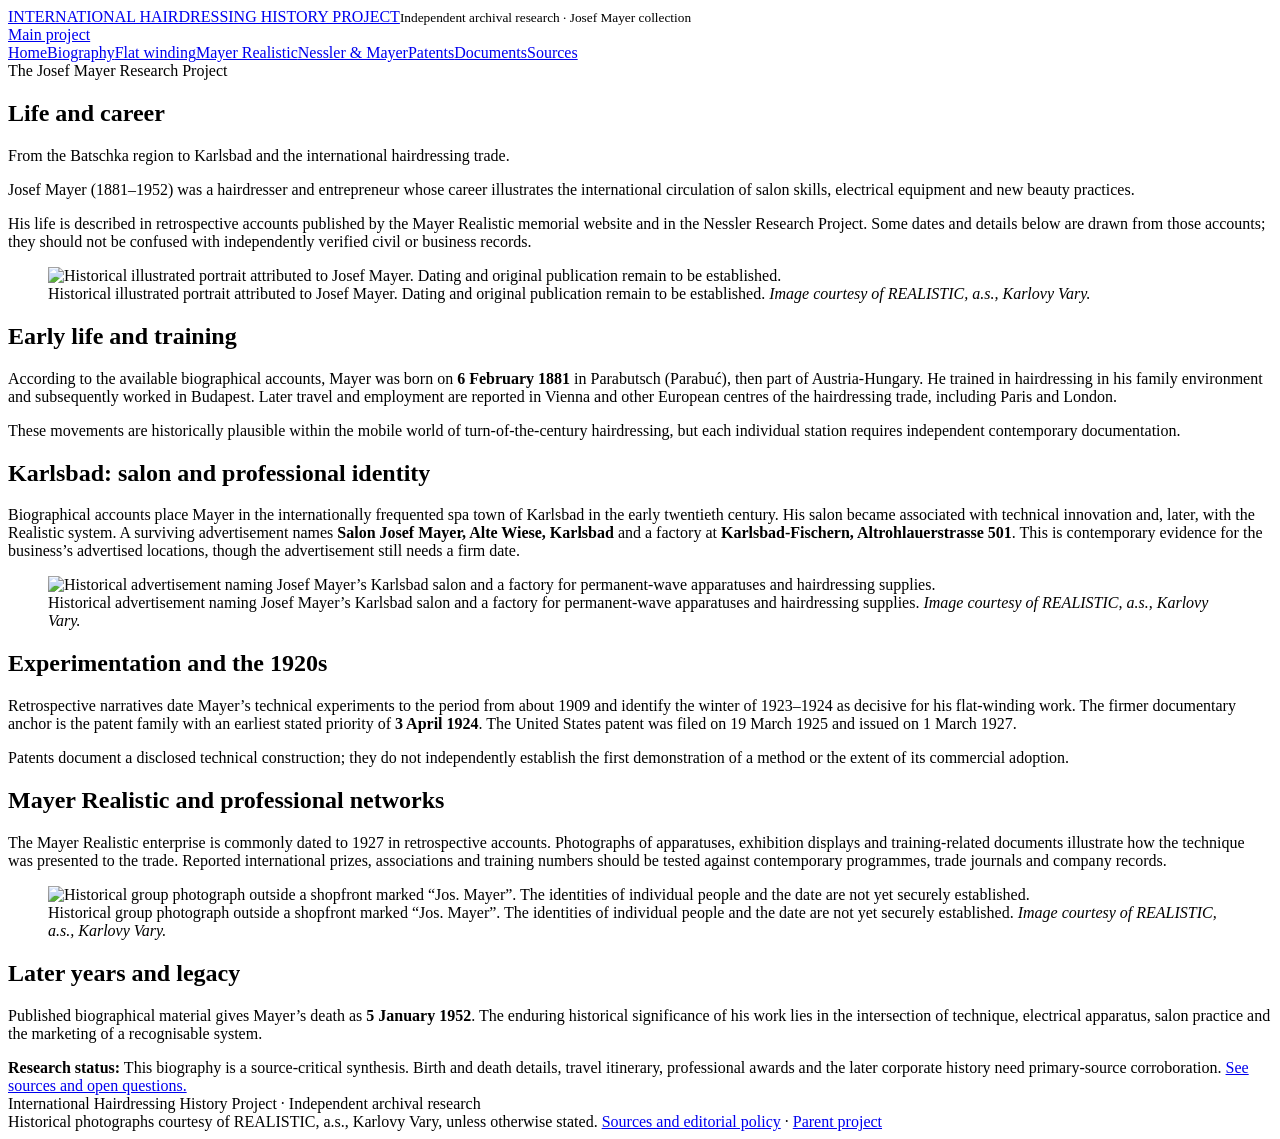
==== biography.html @ 4e7cde77 "Add files via upload" ====
<!doctype html><html lang="en"><head><meta charset="utf-8"><meta name="viewport" content="width=device-width,initial-scale=1"><title>Life and career | Josef Mayer Research</title><meta name="description" content="From the Batschka region to Karlsbad and the international hairdressing trade."><meta name="robots" content="index,follow"><link rel="canonical" href="https://mayer.hairdressing-history.org/biography.html"><link rel="stylesheet" href="assets/site.css"></head><body><header class="mast"><div class="brand"><div><a href="index.html">INTERNATIONAL HAIRDRESSING HISTORY PROJECT</a><small>Independent archival research · Josef Mayer collection</small></div><a href="https://hairdressing-history.org/">Main project</a></div></header><nav aria-label="Main navigation"><div class="inner"><a href="index.html">Home</a><a href="biography.html" aria-current="page">Biography</a><a href="flat-winding.html">Flat winding</a><a href="mayer-realistic.html">Mayer Realistic</a><a href="nessler-and-mayer.html">Nessler & Mayer</a><a href="patents.html">Patents</a><a href="documents.html">Documents</a><a href="sources.html">Sources</a></div></nav><section class="hero"><div class="wrap"><span class="eyebrow">The Josef Mayer Research Project</span><h1>Life and career</h1><p>From the Batschka region to Karlsbad and the international hairdressing trade.</p></div></section><main><div class="wrap"><section class="cols"><div><p class="lead">Josef Mayer (1881–1952) was a hairdresser and entrepreneur whose career illustrates the international circulation of salon skills, electrical equipment and new beauty practices.</p><p>His life is described in retrospective accounts published by the Mayer Realistic memorial website and in the Nessler Research Project. Some dates and details below are drawn from those accounts; they should not be confused with independently verified civil or business records.</p></div><figure class="portrait"><img src="assets/images/josef-mayer-portrait.jpg" alt="Historical illustrated portrait attributed to Josef Mayer. Dating and original publication remain to be established." loading="lazy"><figcaption>Historical illustrated portrait attributed to Josef Mayer. Dating and original publication remain to be established. <em>Image courtesy of REALISTIC, a.s., Karlovy Vary.</em></figcaption></figure></section><h2>Early life and training</h2><p>According to the available biographical accounts, Mayer was born on <strong>6 February 1881</strong> in Parabutsch (Parabuć), then part of Austria-Hungary. He trained in hairdressing in his family environment and subsequently worked in Budapest. Later travel and employment are reported in Vienna and other European centres of the hairdressing trade, including Paris and London.</p><p>These movements are historically plausible within the mobile world of turn-of-the-century hairdressing, but each individual station requires independent contemporary documentation.</p><h2>Karlsbad: salon and professional identity</h2><p>Biographical accounts place Mayer in the internationally frequented spa town of Karlsbad in the early twentieth century. His salon became associated with technical innovation and, later, with the Realistic system. A surviving advertisement names <strong>Salon Josef Mayer, Alte Wiese, Karlsbad</strong> and a factory at <strong>Karlsbad-Fischern, Altrohlauerstrasse 501</strong>. This is contemporary evidence for the business’s advertised locations, though the advertisement still needs a firm date.</p><figure class=""><img src="assets/images/mayer-realistic-advertisement.gif" alt="Historical advertisement naming Josef Mayer’s Karlsbad salon and a factory for permanent-wave apparatuses and hairdressing supplies." loading="lazy"><figcaption>Historical advertisement naming Josef Mayer’s Karlsbad salon and a factory for permanent-wave apparatuses and hairdressing supplies. <em>Image courtesy of REALISTIC, a.s., Karlovy Vary.</em></figcaption></figure><h2>Experimentation and the 1920s</h2><p>Retrospective narratives date Mayer’s technical experiments to the period from about 1909 and identify the winter of 1923–1924 as decisive for his flat-winding work. The firmer documentary anchor is the patent family with an earliest stated priority of <strong>3 April 1924</strong>. The United States patent was filed on 19 March 1925 and issued on 1 March 1927.</p><p>Patents document a disclosed technical construction; they do not independently establish the first demonstration of a method or the extent of its commercial adoption.</p><h2>Mayer Realistic and professional networks</h2><p>The Mayer Realistic enterprise is commonly dated to 1927 in retrospective accounts. Photographs of apparatuses, exhibition displays and training-related documents illustrate how the technique was presented to the trade. Reported international prizes, associations and training numbers should be tested against contemporary programmes, trade journals and company records.</p><figure class=""><img src="assets/images/mayer-salon-group.jpg" alt="Historical group photograph outside a shopfront marked “Jos. Mayer”. The identities of individual people and the date are not yet securely established." loading="lazy"><figcaption>Historical group photograph outside a shopfront marked “Jos. Mayer”. The identities of individual people and the date are not yet securely established. <em>Image courtesy of REALISTIC, a.s., Karlovy Vary.</em></figcaption></figure><h2>Later years and legacy</h2><p>Published biographical material gives Mayer’s death as <strong>5 January 1952</strong>. The enduring historical significance of his work lies in the intersection of technique, electrical apparatus, salon practice and the marketing of a recognisable system.</p><div class="note"><strong>Research status:</strong> This biography is a source-critical synthesis. Birth and death details, travel itinerary, professional awards and the later corporate history need primary-source corroboration. <a href="sources.html">See sources and open questions.</a></div></div></main><footer><div class="foot">International Hairdressing History Project · Independent archival research<br>Historical photographs courtesy of REALISTIC, a.s., Karlovy Vary, unless otherwise stated. <a href="sources.html">Sources and editorial policy</a> · <a href="https://hairdressing-history.org/">Parent project</a></div></footer></body></html>
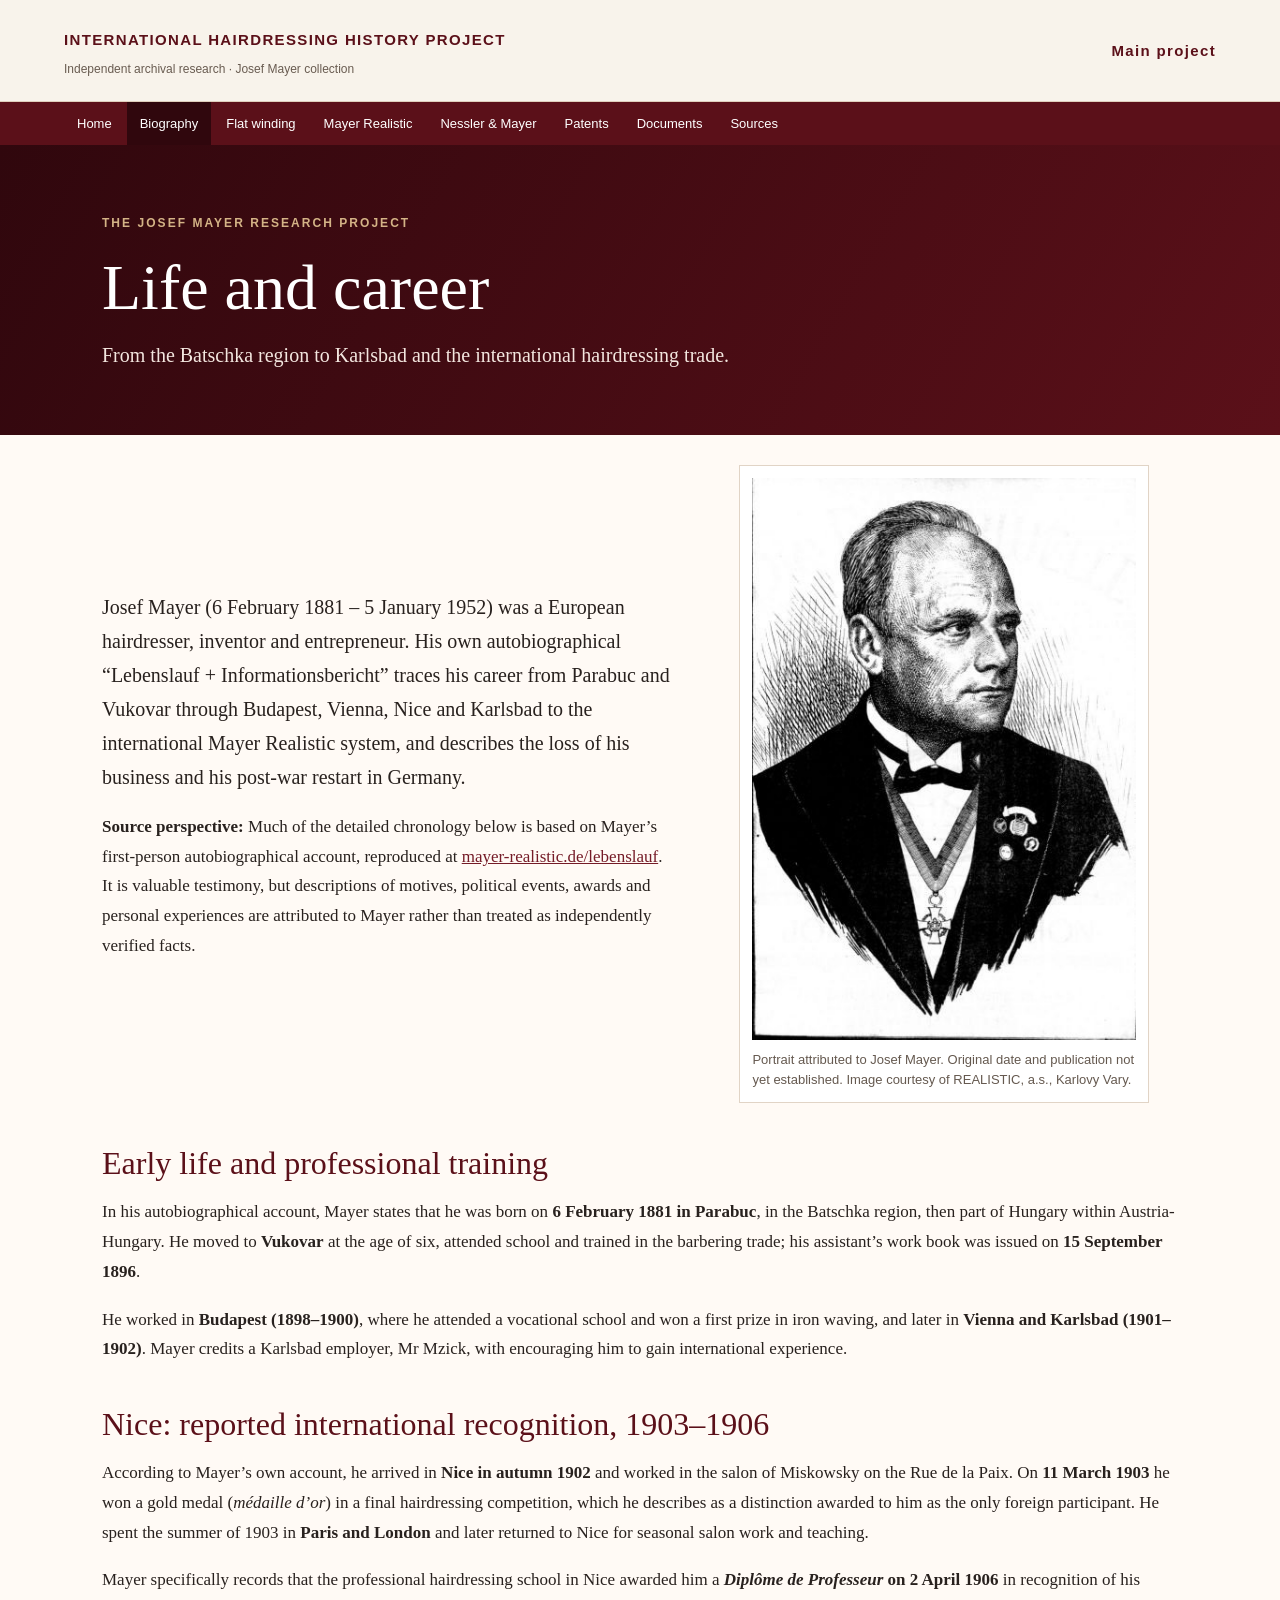
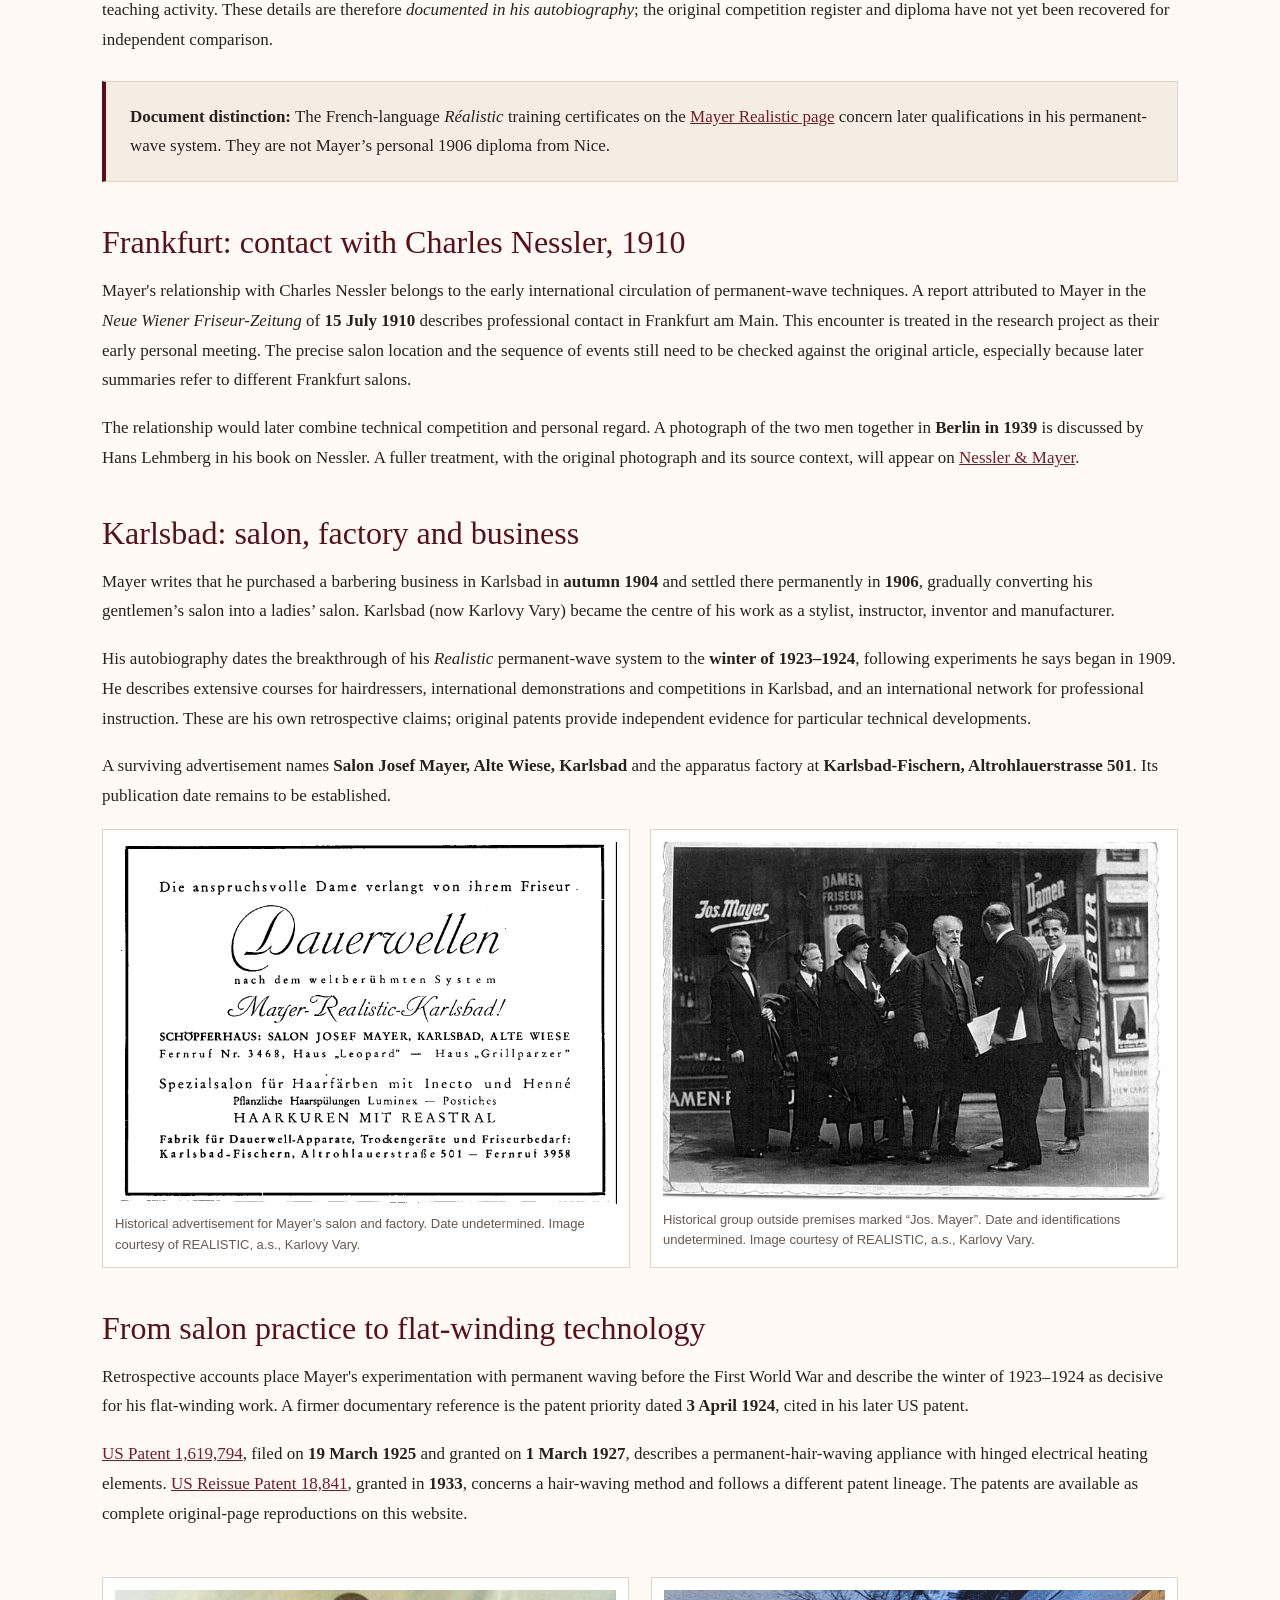
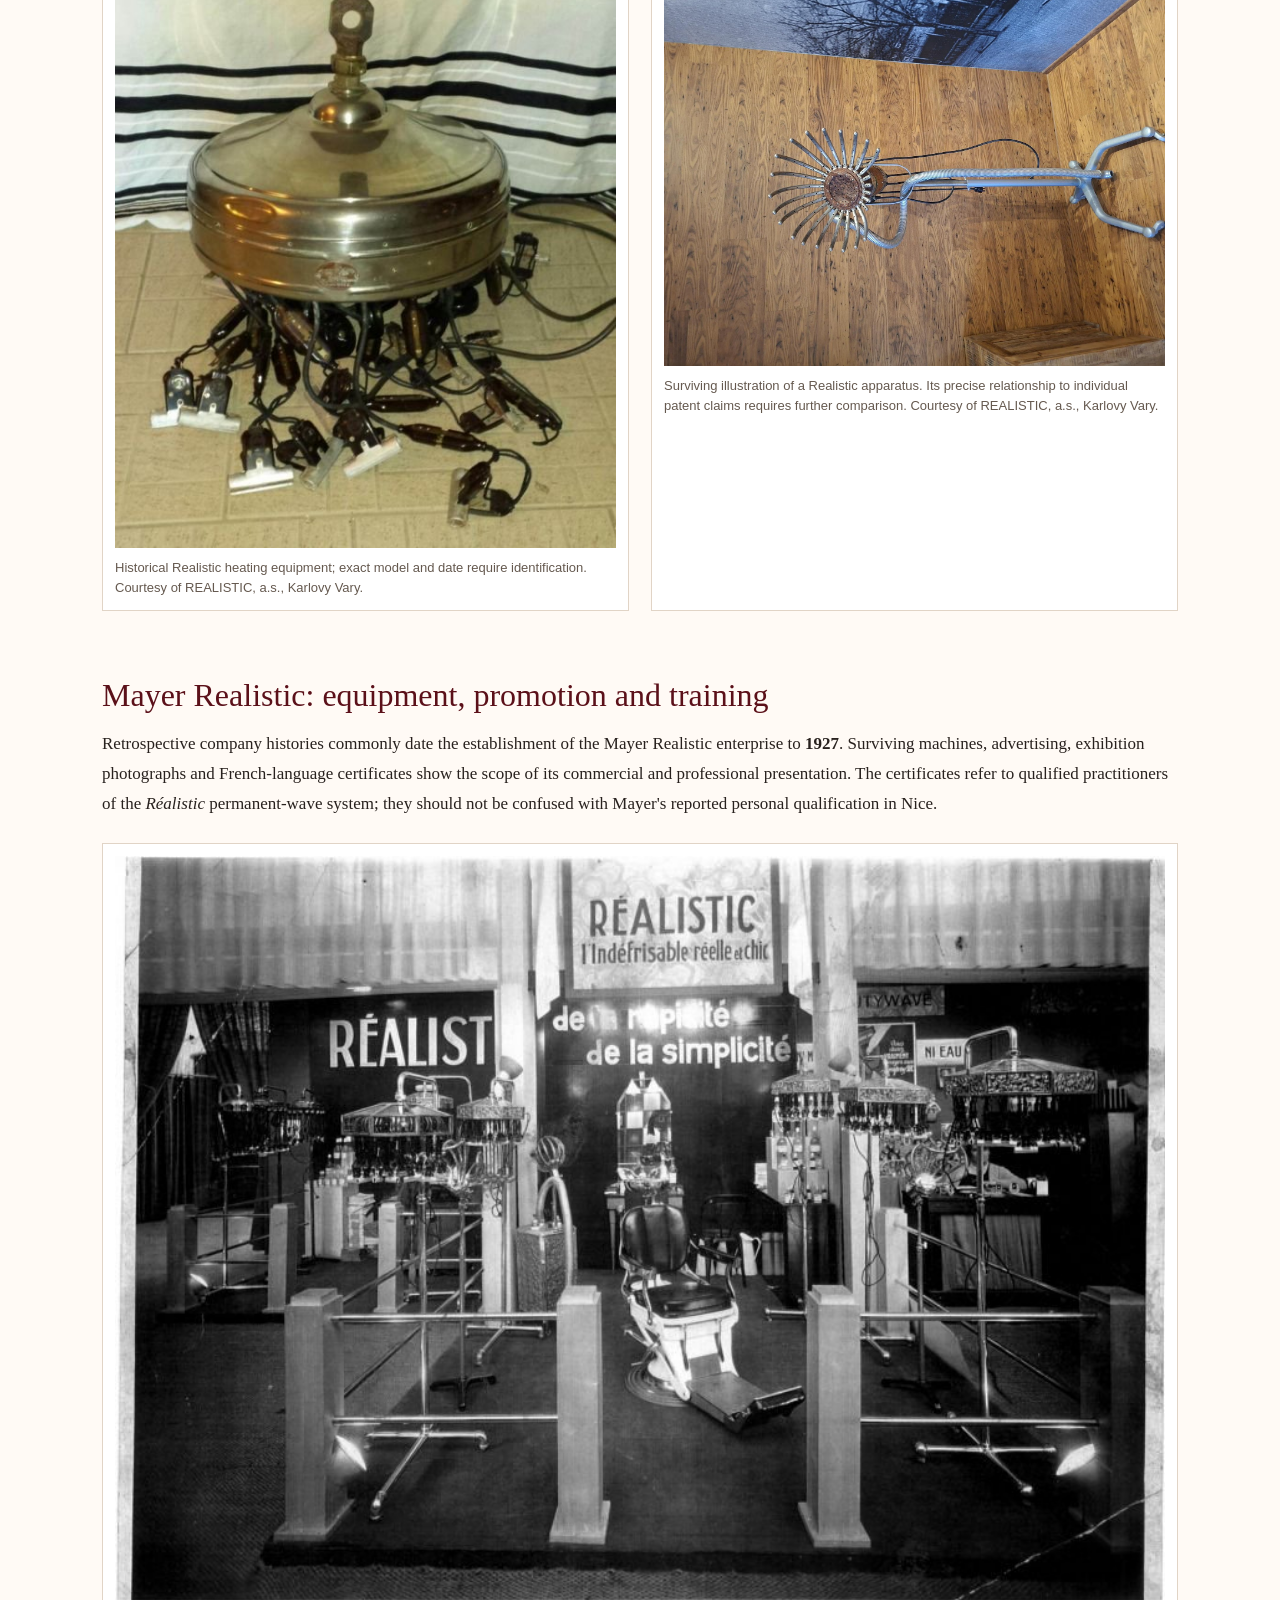
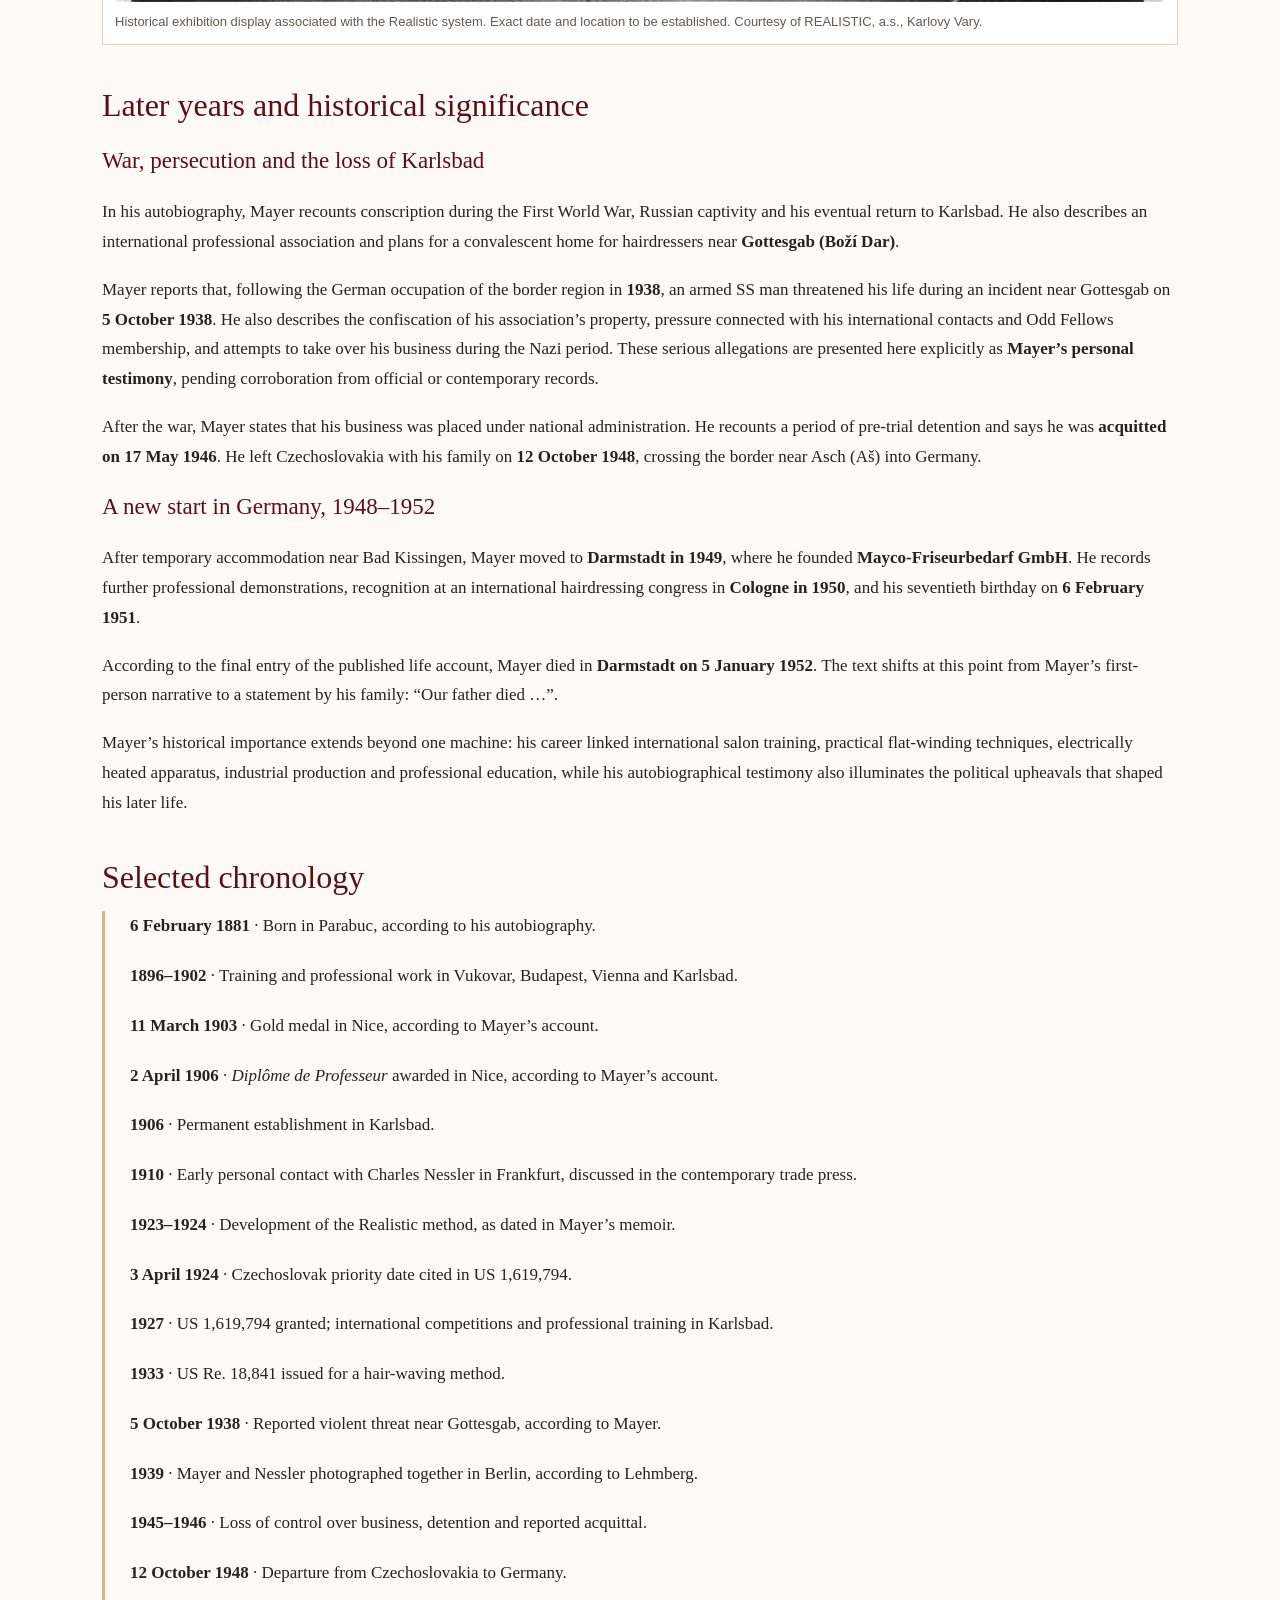
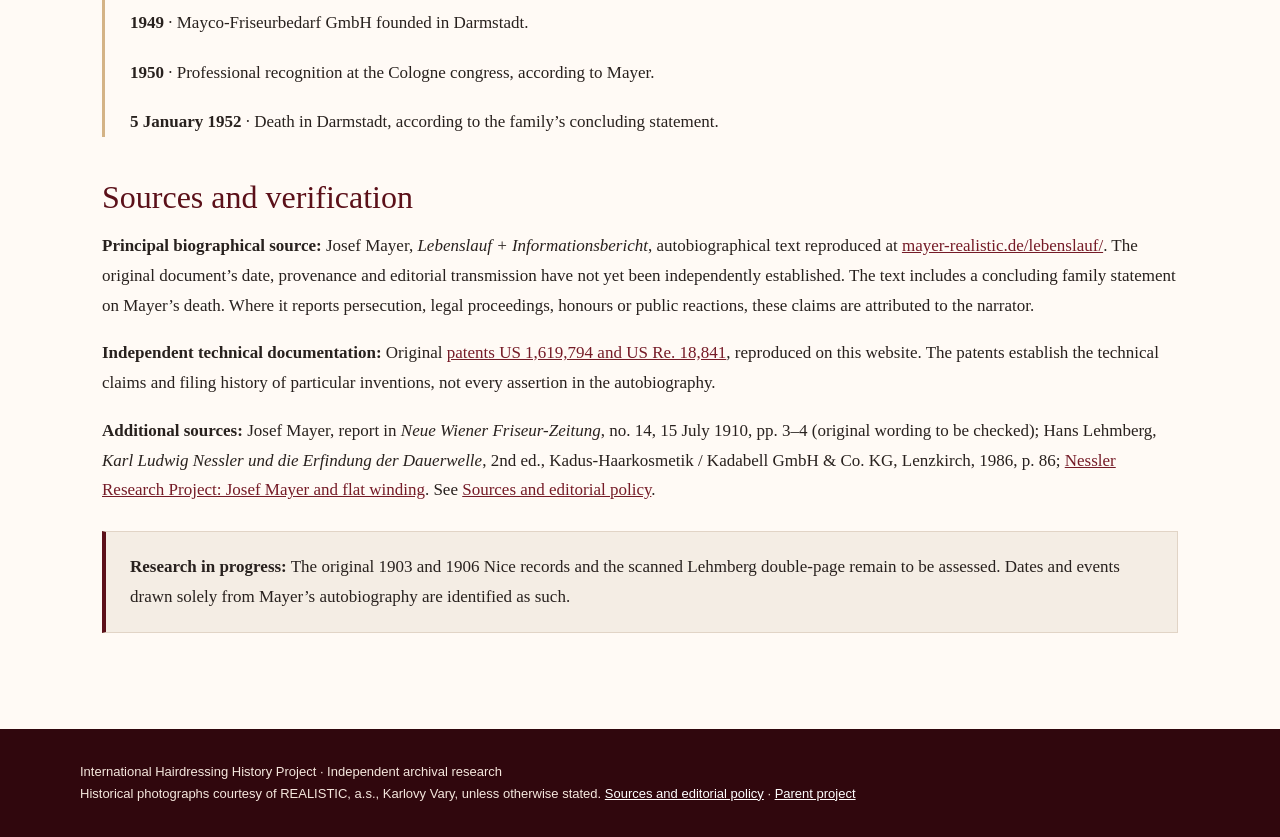
==== commit 1e25ed08: "Add files via upload" ====
--- a/biography.html
+++ b/biography.html
@@ -1 +1,8 @@
-<!doctype html><html lang="en"><head><meta charset="utf-8"><meta name="viewport" content="width=device-width,initial-scale=1"><title>Life and career | Josef Mayer Research</title><meta name="description" content="From the Batschka region to Karlsbad and the international hairdressing trade."><meta name="robots" content="index,follow"><link rel="canonical" href="https://mayer.hairdressing-history.org/biography.html"><link rel="stylesheet" href="assets/site.css"></head><body><header class="mast"><div class="brand"><div><a href="index.html">INTERNATIONAL HAIRDRESSING HISTORY PROJECT</a><small>Independent archival research · Josef Mayer collection</small></div><a href="https://hairdressing-history.org/">Main project</a></div></header><nav aria-label="Main navigation"><div class="inner"><a href="index.html">Home</a><a href="biography.html" aria-current="page">Biography</a><a href="flat-winding.html">Flat winding</a><a href="mayer-realistic.html">Mayer Realistic</a><a href="nessler-and-mayer.html">Nessler & Mayer</a><a href="patents.html">Patents</a><a href="documents.html">Documents</a><a href="sources.html">Sources</a></div></nav><section class="hero"><div class="wrap"><span class="eyebrow">The Josef Mayer Research Project</span><h1>Life and career</h1><p>From the Batschka region to Karlsbad and the international hairdressing trade.</p></div></section><main><div class="wrap"><section class="cols"><div><p class="lead">Josef Mayer (1881–1952) was a hairdresser and entrepreneur whose career illustrates the international circulation of salon skills, electrical equipment and new beauty practices.</p><p>His life is described in retrospective accounts published by the Mayer Realistic memorial website and in the Nessler Research Project. Some dates and details below are drawn from those accounts; they should not be confused with independently verified civil or business records.</p></div><figure class="portrait"><img src="assets/images/josef-mayer-portrait.jpg" alt="Historical illustrated portrait attributed to Josef Mayer. Dating and original publication remain to be established." loading="lazy"><figcaption>Historical illustrated portrait attributed to Josef Mayer. Dating and original publication remain to be established. <em>Image courtesy of REALISTIC, a.s., Karlovy Vary.</em></figcaption></figure></section><h2>Early life and training</h2><p>According to the available biographical accounts, Mayer was born on <strong>6 February 1881</strong> in Parabutsch (Parabuć), then part of Austria-Hungary. He trained in hairdressing in his family environment and subsequently worked in Budapest. Later travel and employment are reported in Vienna and other European centres of the hairdressing trade, including Paris and London.</p><p>These movements are historically plausible within the mobile world of turn-of-the-century hairdressing, but each individual station requires independent contemporary documentation.</p><h2>Karlsbad: salon and professional identity</h2><p>Biographical accounts place Mayer in the internationally frequented spa town of Karlsbad in the early twentieth century. His salon became associated with technical innovation and, later, with the Realistic system. A surviving advertisement names <strong>Salon Josef Mayer, Alte Wiese, Karlsbad</strong> and a factory at <strong>Karlsbad-Fischern, Altrohlauerstrasse 501</strong>. This is contemporary evidence for the business’s advertised locations, though the advertisement still needs a firm date.</p><figure class=""><img src="assets/images/mayer-realistic-advertisement.gif" alt="Historical advertisement naming Josef Mayer’s Karlsbad salon and a factory for permanent-wave apparatuses and hairdressing supplies." loading="lazy"><figcaption>Historical advertisement naming Josef Mayer’s Karlsbad salon and a factory for permanent-wave apparatuses and hairdressing supplies. <em>Image courtesy of REALISTIC, a.s., Karlovy Vary.</em></figcaption></figure><h2>Experimentation and the 1920s</h2><p>Retrospective narratives date Mayer’s technical experiments to the period from about 1909 and identify the winter of 1923–1924 as decisive for his flat-winding work. The firmer documentary anchor is the patent family with an earliest stated priority of <strong>3 April 1924</strong>. The United States patent was filed on 19 March 1925 and issued on 1 March 1927.</p><p>Patents document a disclosed technical construction; they do not independently establish the first demonstration of a method or the extent of its commercial adoption.</p><h2>Mayer Realistic and professional networks</h2><p>The Mayer Realistic enterprise is commonly dated to 1927 in retrospective accounts. Photographs of apparatuses, exhibition displays and training-related documents illustrate how the technique was presented to the trade. Reported international prizes, associations and training numbers should be tested against contemporary programmes, trade journals and company records.</p><figure class=""><img src="assets/images/mayer-salon-group.jpg" alt="Historical group photograph outside a shopfront marked “Jos. Mayer”. The identities of individual people and the date are not yet securely established." loading="lazy"><figcaption>Historical group photograph outside a shopfront marked “Jos. Mayer”. The identities of individual people and the date are not yet securely established. <em>Image courtesy of REALISTIC, a.s., Karlovy Vary.</em></figcaption></figure><h2>Later years and legacy</h2><p>Published biographical material gives Mayer’s death as <strong>5 January 1952</strong>. The enduring historical significance of his work lies in the intersection of technique, electrical apparatus, salon practice and the marketing of a recognisable system.</p><div class="note"><strong>Research status:</strong> This biography is a source-critical synthesis. Birth and death details, travel itinerary, professional awards and the later corporate history need primary-source corroboration. <a href="sources.html">See sources and open questions.</a></div></div></main><footer><div class="foot">International Hairdressing History Project · Independent archival research<br>Historical photographs courtesy of REALISTIC, a.s., Karlovy Vary, unless otherwise stated. <a href="sources.html">Sources and editorial policy</a> · <a href="https://hairdressing-history.org/">Parent project</a></div></footer></body></html>+<!DOCTYPE html>
+
+<html lang="en"><head><meta charset="utf-8"/><meta content="width=device-width,initial-scale=1" name="viewport"/><title>Josef Mayer | Biography, Nice, Karlsbad and Flat Winding</title><meta content="Source-based biography of Josef Mayer (1881–1952): Nice awards, Karlsbad, Realistic flat winding, wartime experiences, 1948 flight and Mayco in Darmstadt." name="description"/><meta content="index,follow" name="robots"/><link href="https://mayer.hairdressing-history.org/biography.html" rel="canonical"/><link href="assets/site.css" rel="stylesheet"/></head><body><header class="mast"><div class="brand"><div><a href="index.html">INTERNATIONAL HAIRDRESSING HISTORY PROJECT</a><small>Independent archival research · Josef Mayer collection</small></div><a href="https://hairdressing-history.org/">Main project</a></div></header><nav aria-label="Main navigation"><div class="inner"><a href="index.html">Home</a><a aria-current="page" href="biography.html">Biography</a><a href="flat-winding.html">Flat winding</a><a href="mayer-realistic.html">Mayer Realistic</a><a href="nessler-and-mayer.html">Nessler &amp; Mayer</a><a href="patents.html">Patents</a><a href="documents.html">Documents</a><a href="sources.html">Sources</a></div></nav><section class="hero"><div class="wrap"><span class="eyebrow">The Josef Mayer Research Project</span><h1>Life and career</h1><p>From the Batschka region to Karlsbad and the international hairdressing trade.</p></div></section><main><div class="wrap">
+<section class="cols"><div><p class="lead">Josef Mayer (6 February 1881 – 5 January 1952) was a European hairdresser, inventor and entrepreneur. His own autobiographical “Lebenslauf + Informationsbericht” traces his career from Parabuc and Vukovar through Budapest, Vienna, Nice and Karlsbad to the international Mayer Realistic system, and describes the loss of his business and his post-war restart in Germany.</p><p><strong>Source perspective:</strong> Much of the detailed chronology below is based on Mayer’s first-person autobiographical account, reproduced at <a href="https://www.mayer-realistic.de/lebenslauf/">mayer-realistic.de/lebenslauf</a>. It is valuable testimony, but descriptions of motives, political events, awards and personal experiences are attributed to Mayer rather than treated as independently verified facts.</p></div><figure class="portrait"><img alt="Historical portrait attributed to Josef Mayer" loading="lazy" src="assets/images/josef-mayer-portrait.jpg"/><figcaption>Portrait attributed to Josef Mayer. Original date and publication not yet established. Image courtesy of REALISTIC, a.s., Karlovy Vary.</figcaption></figure></section>
+<h2>Early life and professional training</h2><p>In his autobiographical account, Mayer states that he was born on <strong>6 February 1881 in Parabuc</strong>, in the Batschka region, then part of Hungary within Austria-Hungary. He moved to <strong>Vukovar</strong> at the age of six, attended school and trained in the barbering trade; his assistant’s work book was issued on <strong>15 September 1896</strong>.</p><p>He worked in <strong>Budapest (1898–1900)</strong>, where he attended a vocational school and won a first prize in iron waving, and later in <strong>Vienna and Karlsbad (1901–1902)</strong>. Mayer credits a Karlsbad employer, Mr Mzick, with encouraging him to gain international experience.</p><h2>Nice: reported international recognition, 1903–1906</h2><p>According to Mayer’s own account, he arrived in <strong>Nice in autumn 1902</strong> and worked in the salon of Miskowsky on the Rue de la Paix. On <strong>11 March 1903</strong> he won a gold medal (<em>médaille d’or</em>) in a final hairdressing competition, which he describes as a distinction awarded to him as the only foreign participant. He spent the summer of 1903 in <strong>Paris and London</strong> and later returned to Nice for seasonal salon work and teaching.</p><p>Mayer specifically records that the professional hairdressing school in Nice awarded him a <strong><em>Diplôme de Professeur</em> on 2 April 1906</strong> in recognition of his teaching activity. These details are therefore <em>documented in his autobiography</em>; the original competition register and diploma have not yet been recovered for independent comparison.</p><div class="note"><strong>Document distinction:</strong> The French-language <em>Réalistic</em> training certificates on the <a href="mayer-realistic.html">Mayer Realistic page</a> concern later qualifications in his permanent-wave system. They are not Mayer’s personal 1906 diploma from Nice.</div><h2>Frankfurt: contact with Charles Nessler, 1910</h2><p>Mayer's relationship with Charles Nessler belongs to the early international circulation of permanent-wave techniques. A report attributed to Mayer in the <em>Neue Wiener Friseur-Zeitung</em> of <strong>15 July 1910</strong> describes professional contact in Frankfurt am Main. This encounter is treated in the research project as their early personal meeting. The precise salon location and the sequence of events still need to be checked against the original article, especially because later summaries refer to different Frankfurt salons.</p><p>The relationship would later combine technical competition and personal regard. A photograph of the two men together in <strong>Berlin in 1939</strong> is discussed by Hans Lehmberg in his book on Nessler. A fuller treatment, with the original photograph and its source context, will appear on <a href="nessler-and-mayer.html">Nessler &amp; Mayer</a>.</p>
+<h2>Karlsbad: salon, factory and business</h2><p>Mayer writes that he purchased a barbering business in Karlsbad in <strong>autumn 1904</strong> and settled there permanently in <strong>1906</strong>, gradually converting his gentlemen’s salon into a ladies’ salon. Karlsbad (now Karlovy Vary) became the centre of his work as a stylist, instructor, inventor and manufacturer.</p><p>His autobiography dates the breakthrough of his <em>Realistic</em> permanent-wave system to the <strong>winter of 1923–1924</strong>, following experiments he says began in 1909. He describes extensive courses for hairdressers, international demonstrations and competitions in Karlsbad, and an international network for professional instruction. These are his own retrospective claims; original patents provide independent evidence for particular technical developments.</p><p>A surviving advertisement names <strong>Salon Josef Mayer, Alte Wiese, Karlsbad</strong> and the apparatus factory at <strong>Karlsbad-Fischern, Altrohlauerstrasse 501</strong>. Its publication date remains to be established.</p><div class="cards"><figure><img alt="Historical advertisement naming Josef Mayer’s salon and factory in Karlsbad" loading="lazy" src="assets/images/mayer-realistic-advertisement.gif"/><figcaption>Historical advertisement for Mayer’s salon and factory. Date undetermined. Image courtesy of REALISTIC, a.s., Karlovy Vary.</figcaption></figure><figure><img alt="Historical group outside premises associated with Josef Mayer" loading="lazy" src="assets/images/mayer-salon-group.jpg"/><figcaption>Historical group outside premises marked “Jos. Mayer”. Date and identifications undetermined. Image courtesy of REALISTIC, a.s., Karlovy Vary.</figcaption></figure></div><h2>From salon practice to flat-winding technology</h2><p>Retrospective accounts place Mayer's experimentation with permanent waving before the First World War and describe the winter of 1923–1924 as decisive for his flat-winding work. A firmer documentary reference is the patent priority dated <strong>3 April 1924</strong>, cited in his later US patent.</p><p><a href="patents.html#us1619794">US Patent 1,619,794</a>, filed on <strong>19 March 1925</strong> and granted on <strong>1 March 1927</strong>, describes a permanent-hair-waving appliance with hinged electrical heating elements. <a href="patents.html#re18841">US Reissue Patent 18,841</a>, granted in <strong>1933</strong>, concerns a hair-waving method and follows a different patent lineage. The patents are available as complete original-page reproductions on this website.</p><div class="grid two"><figure><img alt="Historical Realistic permanent-wave heating apparatus" loading="lazy" src="assets/images/realistic-heating-apparatus.jpg"/><figcaption>Historical Realistic heating equipment; exact model and date require identification. Courtesy of REALISTIC, a.s., Karlovy Vary.</figcaption></figure><figure><img alt="Complete historical Realistic permanent-wave apparatus" loading="lazy" src="assets/images/realistic-machine-full.jpg"/><figcaption>Surviving illustration of a Realistic apparatus. Its precise relationship to individual patent claims requires further comparison. Courtesy of REALISTIC, a.s., Karlovy Vary.</figcaption></figure></div>
+<h2>Mayer Realistic: equipment, promotion and training</h2><p>Retrospective company histories commonly date the establishment of the Mayer Realistic enterprise to <strong>1927</strong>. Surviving machines, advertising, exhibition photographs and French-language certificates show the scope of its commercial and professional presentation. The certificates refer to qualified practitioners of the <em>Réalistic</em> permanent-wave system; they should not be confused with Mayer's reported personal qualification in Nice.</p><figure><img alt="Historical exhibition presentation of Realistic permanent-wave equipment" loading="lazy" src="assets/images/realistic-exhibition.jpg"/><figcaption>Historical exhibition display associated with the Realistic system. Exact date and location to be established. Courtesy of REALISTIC, a.s., Karlovy Vary.</figcaption></figure>
+<h2>Later years and historical significance</h2><h3>War, persecution and the loss of Karlsbad</h3><p>In his autobiography, Mayer recounts conscription during the First World War, Russian captivity and his eventual return to Karlsbad. He also describes an international professional association and plans for a convalescent home for hairdressers near <strong>Gottesgab (Boží Dar)</strong>.</p><p>Mayer reports that, following the German occupation of the border region in <strong>1938</strong>, an armed SS man threatened his life during an incident near Gottesgab on <strong>5 October 1938</strong>. He also describes the confiscation of his association’s property, pressure connected with his international contacts and Odd Fellows membership, and attempts to take over his business during the Nazi period. These serious allegations are presented here explicitly as <strong>Mayer’s personal testimony</strong>, pending corroboration from official or contemporary records.</p><p>After the war, Mayer states that his business was placed under national administration. He recounts a period of pre-trial detention and says he was <strong>acquitted on 17 May 1946</strong>. He left Czechoslovakia with his family on <strong>12 October 1948</strong>, crossing the border near Asch (Aš) into Germany.</p><h3>A new start in Germany, 1948–1952</h3><p>After temporary accommodation near Bad Kissingen, Mayer moved to <strong>Darmstadt in 1949</strong>, where he founded <strong>Mayco-Friseurbedarf GmbH</strong>. He records further professional demonstrations, recognition at an international hairdressing congress in <strong>Cologne in 1950</strong>, and his seventieth birthday on <strong>6 February 1951</strong>.</p><p>According to the final entry of the published life account, Mayer died in <strong>Darmstadt on 5 January 1952</strong>. The text shifts at this point from Mayer’s first-person narrative to a statement by his family: “Our father died …”.</p><p>Mayer’s historical importance extends beyond one machine: his career linked international salon training, practical flat-winding techniques, electrically heated apparatus, industrial production and professional education, while his autobiographical testimony also illuminates the political upheavals that shaped his later life.</p><h2>Selected chronology</h2><div class="timeline"><p><strong>6 February 1881</strong> · Born in Parabuc, according to his autobiography.</p><p><strong>1896–1902</strong> · Training and professional work in Vukovar, Budapest, Vienna and Karlsbad.</p><p><strong>11 March 1903</strong> · Gold medal in Nice, according to Mayer’s account.</p><p><strong>2 April 1906</strong> · <em>Diplôme de Professeur</em> awarded in Nice, according to Mayer’s account.</p><p><strong>1906</strong> · Permanent establishment in Karlsbad.</p><p><strong>1910</strong> · Early personal contact with Charles Nessler in Frankfurt, discussed in the contemporary trade press.</p><p><strong>1923–1924</strong> · Development of the Realistic method, as dated in Mayer’s memoir.</p><p><strong>3 April 1924</strong> · Czechoslovak priority date cited in US 1,619,794.</p><p><strong>1927</strong> · US 1,619,794 granted; international competitions and professional training in Karlsbad.</p><p><strong>1933</strong> · US Re. 18,841 issued for a hair-waving method.</p><p><strong>5 October 1938</strong> · Reported violent threat near Gottesgab, according to Mayer.</p><p><strong>1939</strong> · Mayer and Nessler photographed together in Berlin, according to Lehmberg.</p><p><strong>1945–1946</strong> · Loss of control over business, detention and reported acquittal.</p><p><strong>12 October 1948</strong> · Departure from Czechoslovakia to Germany.</p><p><strong>1949</strong> · Mayco-Friseurbedarf GmbH founded in Darmstadt.</p><p><strong>1950</strong> · Professional recognition at the Cologne congress, according to Mayer.</p><p><strong>5 January 1952</strong> · Death in Darmstadt, according to the family’s concluding statement.</p></div><h2>Sources and verification</h2><p><strong>Principal biographical source:</strong> Josef Mayer, <em>Lebenslauf + Informationsbericht</em>, autobiographical text reproduced at <a href="https://www.mayer-realistic.de/lebenslauf/">mayer-realistic.de/lebenslauf/</a>. The original document’s date, provenance and editorial transmission have not yet been independently established. The text includes a concluding family statement on Mayer’s death. Where it reports persecution, legal proceedings, honours or public reactions, these claims are attributed to the narrator.</p><p><strong>Independent technical documentation:</strong> Original <a href="patents.html">patents US 1,619,794 and US Re. 18,841</a>, reproduced on this website. The patents establish the technical claims and filing history of particular inventions, not every assertion in the autobiography.</p><p><strong>Additional sources:</strong> Josef Mayer, report in <em>Neue Wiener Friseur-Zeitung</em>, no. 14, 15 July 1910, pp. 3–4 (original wording to be checked); Hans Lehmberg, <em>Karl Ludwig Nessler und die Erfindung der Dauerwelle</em>, 2nd ed., Kadus-Haarkosmetik / Kadabell GmbH &amp; Co. KG, Lenzkirch, 1986, p. 86; <a href="https://www.nessler-dauerwelle.de/post/josef-mayer-flachwicklung-dauerwelle-1924">Nessler Research Project: Josef Mayer and flat winding</a>. See <a href="sources.html">Sources and editorial policy</a>.</p><div class="note"><strong>Research in progress:</strong> The original 1903 and 1906 Nice records and the scanned Lehmberg double-page remain to be assessed. Dates and events drawn solely from Mayer’s autobiography are identified as such.</div></div></main><footer><div class="foot">International Hairdressing History Project · Independent archival research<br/>Historical photographs courtesy of REALISTIC, a.s., Karlovy Vary, unless otherwise stated. <a href="sources.html">Sources and editorial policy</a> · <a href="https://hairdressing-history.org/">Parent project</a></div></footer></body></html>
--- a/assets/site.css
+++ b/assets/site.css
@@ -0,0 +1,2 @@
+
+:root{--burgundy:#5b1019;--dark:#30070d;--cream:#f8f3eb;--paper:#f4ede4;--gold:#d4b386;--ink:#28211e;--muted:#6e625b}*{box-sizing:border-box}body{margin:0;background:#fffaf5;color:var(--ink);font:17px/1.75 Georgia,serif}a{color:#751b27}a:hover{text-decoration:underline}.mast{background:var(--cream);padding:25px 5%;border-bottom:1px solid #dfcfbc}.brand{max-width:1180px;margin:auto;display:flex;justify-content:space-between;align-items:center;gap:16px}.brand a{color:var(--burgundy);text-decoration:none;font:700 15px/1.4 Arial,sans-serif;letter-spacing:.09em}.brand small{display:block;color:#695c51;font:12px Arial,sans-serif;margin-top:7px}nav{background:var(--burgundy)}nav .inner{max-width:1180px;margin:auto;display:flex;gap:2px;flex-wrap:wrap;padding:0 14px}nav a{color:white;text-decoration:none;font:13px Arial,sans-serif;padding:14px 13px;display:block}nav a:hover,nav a[aria-current=page]{background:var(--dark);text-decoration:none}.hero{background:linear-gradient(120deg,var(--dark),var(--burgundy));color:white;padding:62px 22px}.hero .wrap{max-width:1120px;margin:auto}.eyebrow{font:700 12px Arial,sans-serif;letter-spacing:.17em;text-transform:uppercase;color:var(--gold)}h1{font:normal clamp(37px,5vw,68px)/1.12 Georgia,serif;margin:15px 0}h2{font:normal 32px/1.25 Georgia,serif;color:var(--burgundy);margin:40px 0 14px}h3{font:normal 23px Georgia,serif;color:var(--burgundy)}.hero p{max-width:780px;font-size:20px;margin:0;color:#f3e6df}.wrap{max-width:1120px;margin:auto;padding:0 22px}main{padding:30px 0 70px}p{margin:0 0 18px}.lead{font-size:20px;line-height:1.7}.cols{display:grid;grid-template-columns:1.1fr .9fr;gap:38px;align-items:center}.grid{display:grid;grid-template-columns:repeat(3,minmax(0,1fr));gap:22px;margin:25px 0}.grid.two{grid-template-columns:repeat(2,minmax(0,1fr))}.tile,figure,.note{background:white;border:1px solid #e1d4c6}.tile{padding:22px}.tile h3{margin:0 0 10px}.tile a{text-decoration:none}.tile p{font-size:15px}figure{margin:24px 0;padding:12px}figure img{width:100%;height:auto;display:block}figcaption{font:13px/1.55 Arial,sans-serif;color:#65594f;margin-top:10px}.portrait{max-width:410px;margin:auto}.note{padding:20px 24px;border-left:4px solid var(--burgundy);background:var(--paper);margin:26px 0}.source{font:14px/1.6 Arial,sans-serif;color:#63574c}.cards{display:grid;grid-template-columns:repeat(2,1fr);gap:20px}.cards figure{margin:0}footer{background:var(--dark);color:#f5e7dd;padding:32px 20px;font:13px/1.7 Arial,sans-serif}footer a{color:white}.foot{max-width:1120px;margin:auto}.doclist li{margin-bottom:15px}.timeline{border-left:3px solid var(--gold);padding-left:25px}.timeline p{margin-bottom:20px}video{width:100%;max-width:700px}table{border-collapse:collapse;width:100%;font:15px/1.5 Arial,sans-serif}th,td{border:1px solid #dbcdbd;padding:12px;text-align:left;vertical-align:top}th{background:var(--burgundy);color:white}@media(max-width:760px){.cols,.grid,.grid.two,.cards{grid-template-columns:1fr}.hero{padding:43px 14px}.brand{display:block}.brand small{margin-bottom:10px}nav a{padding:10px 8px;font-size:12px}h2{font-size:28px}}
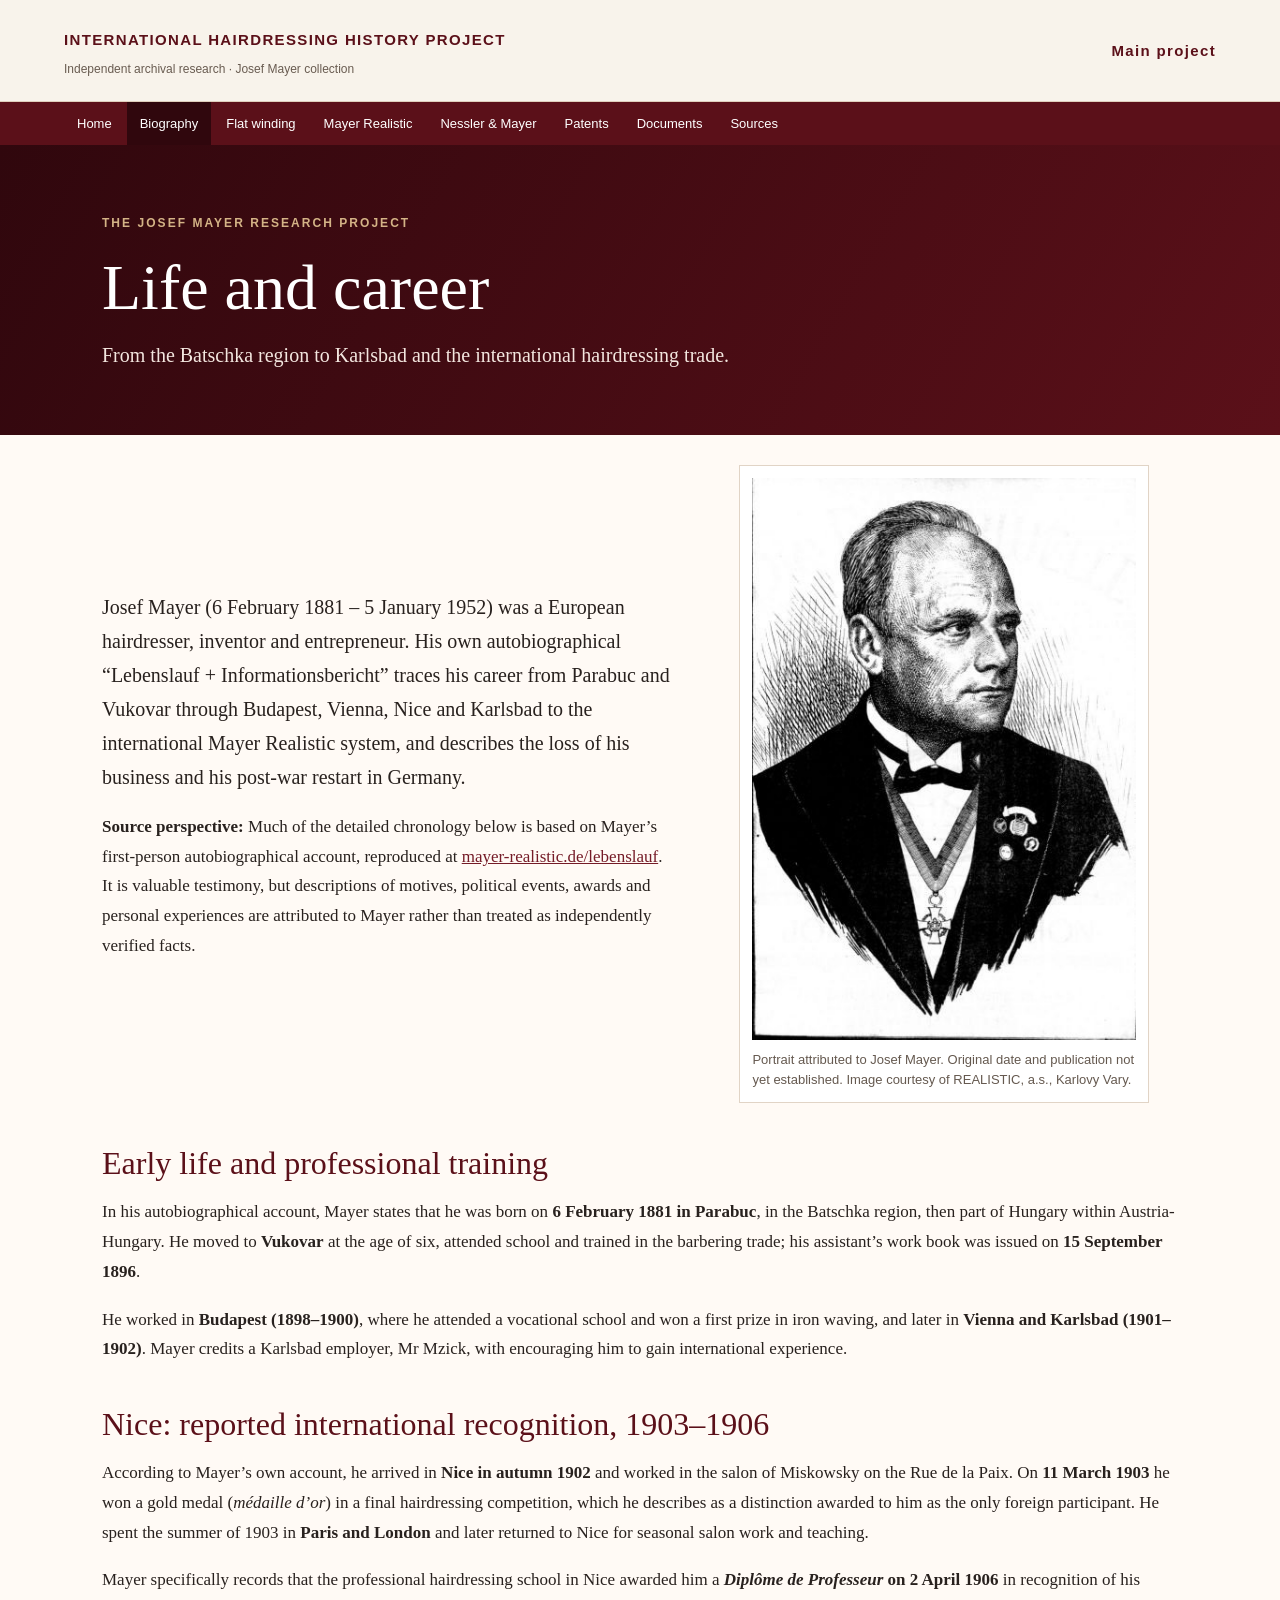
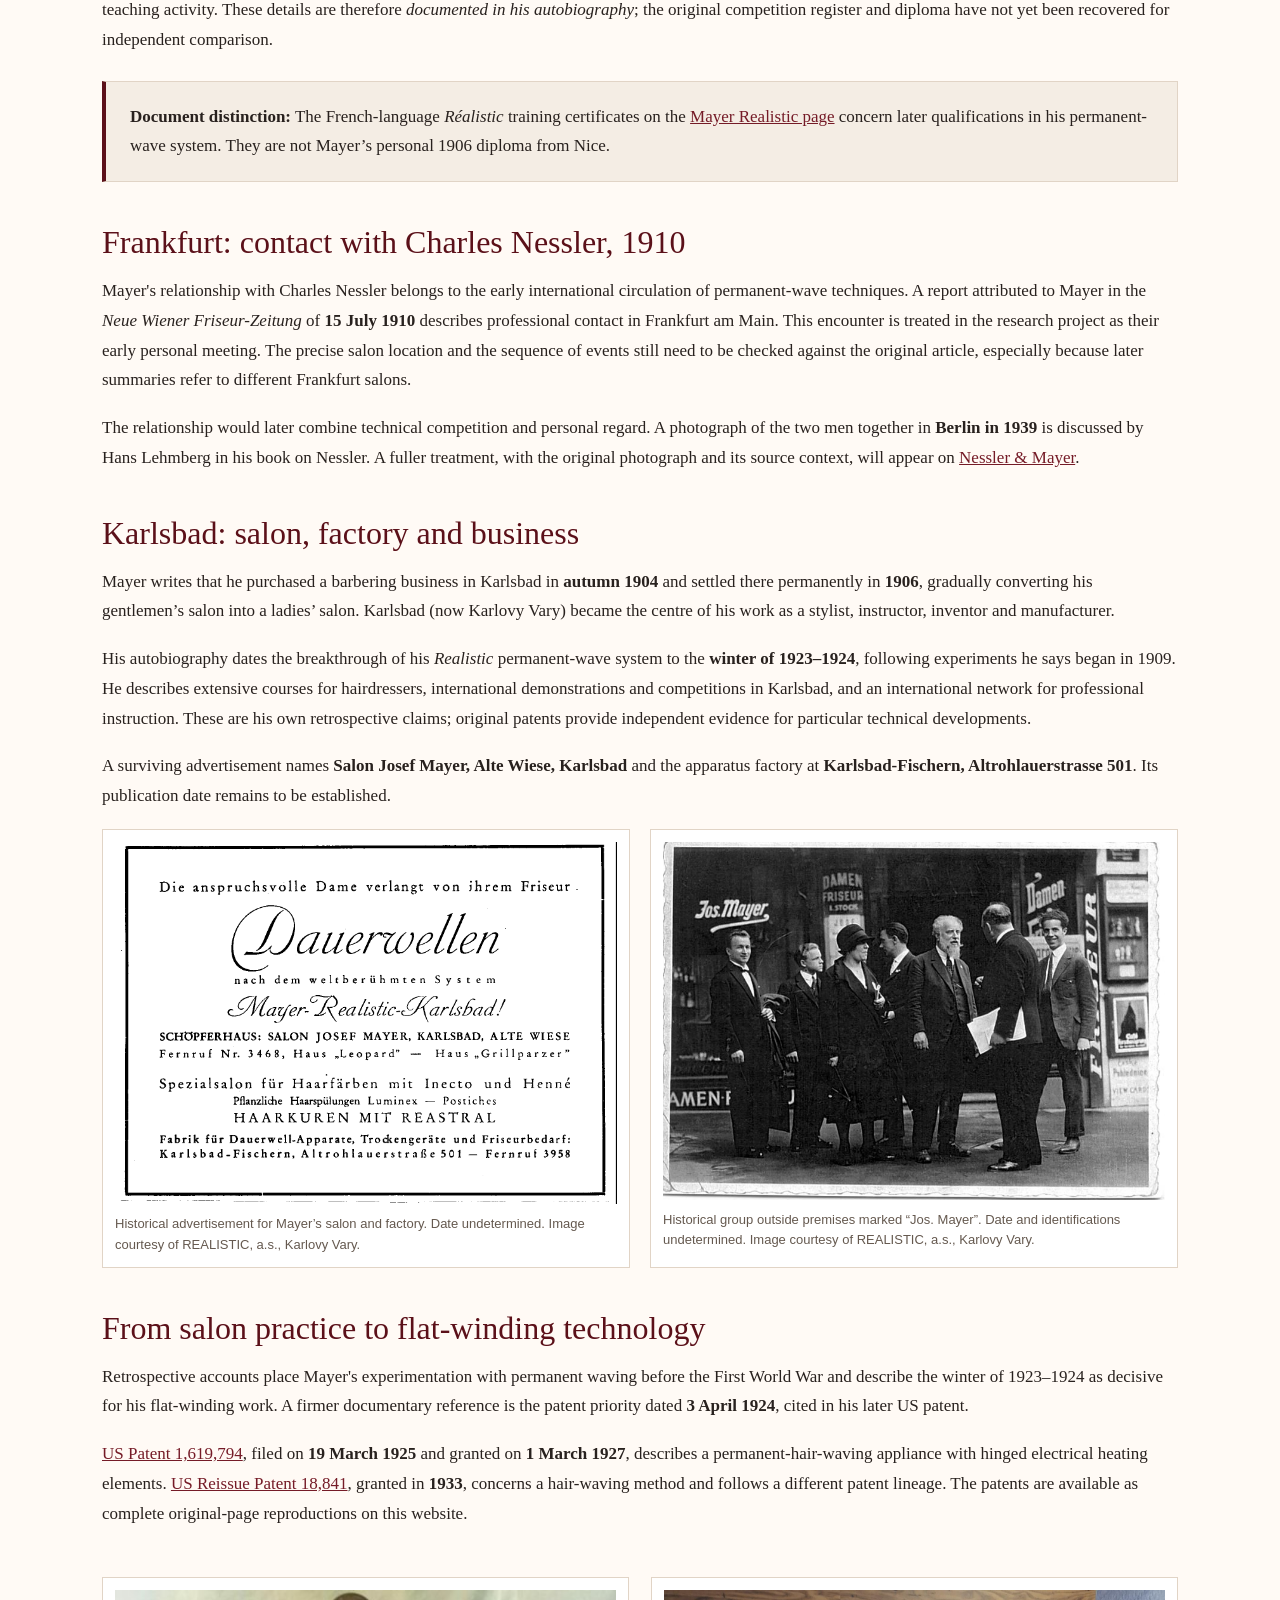
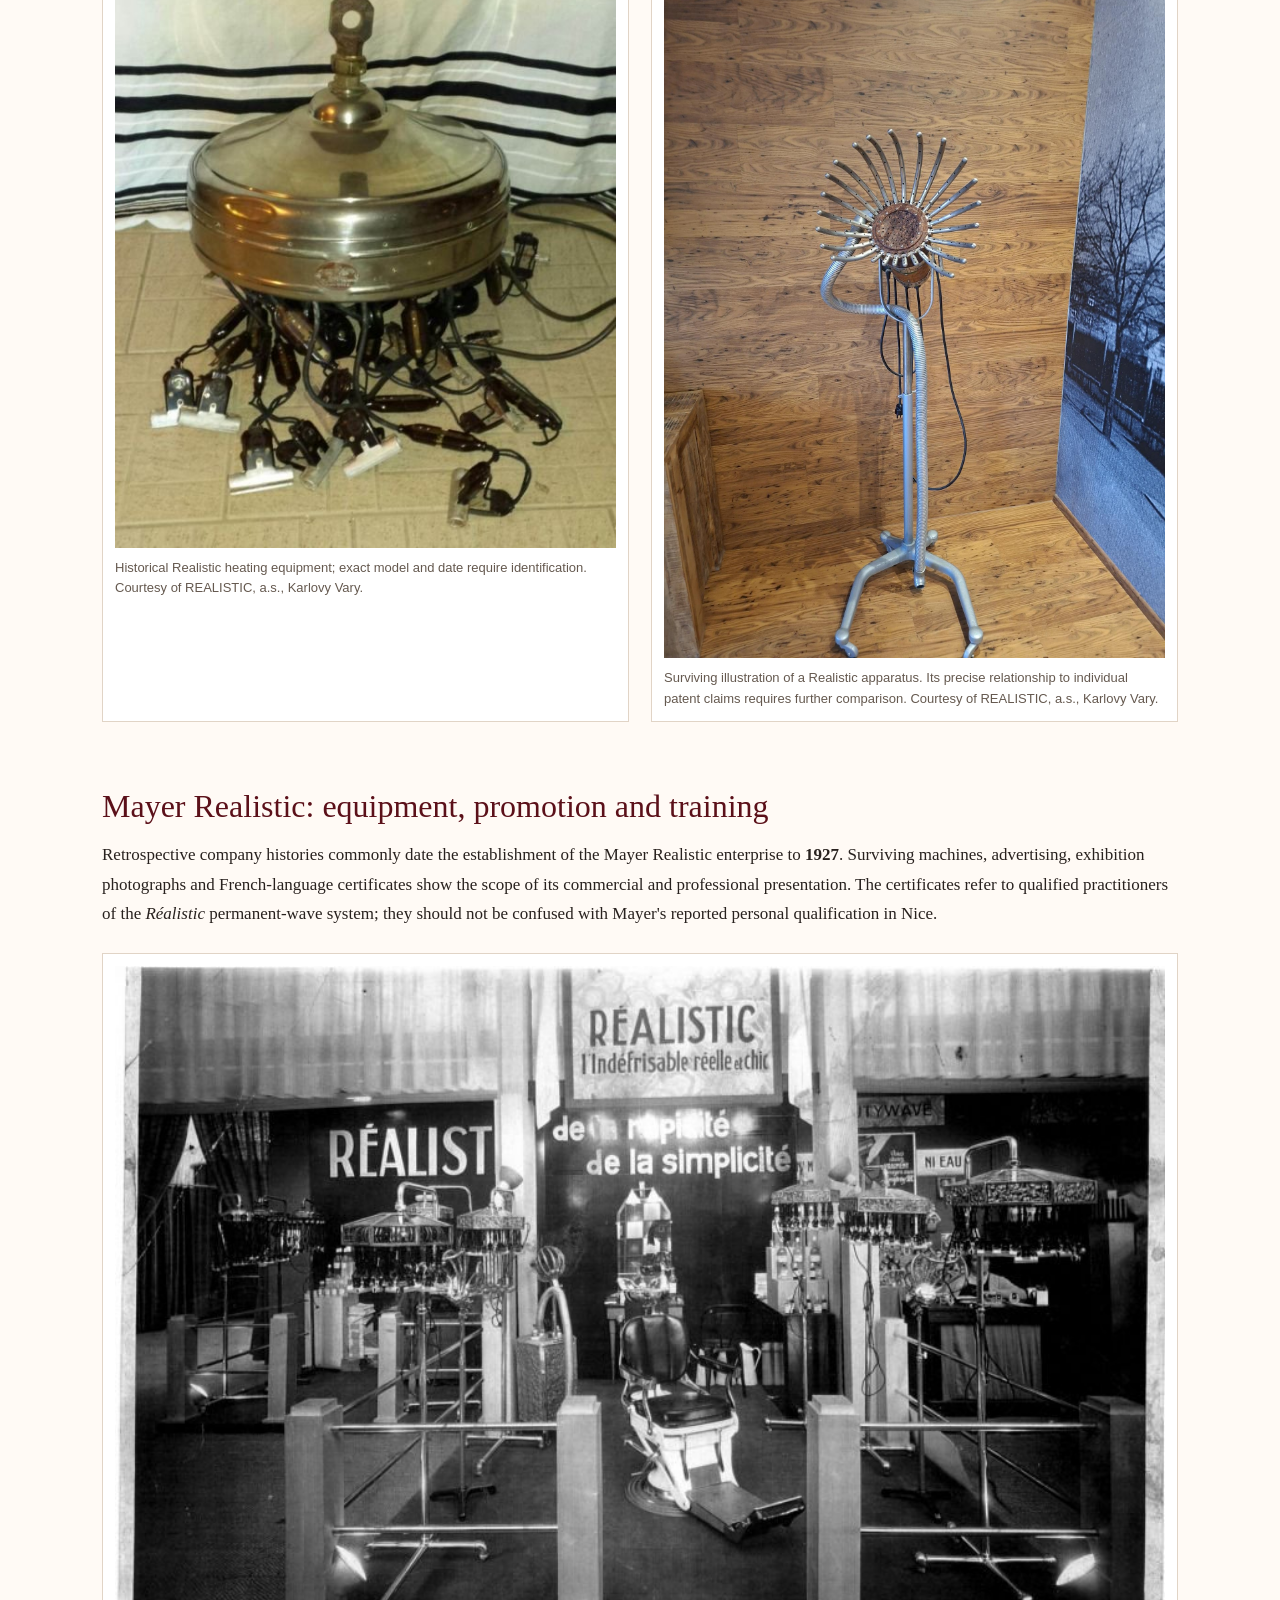
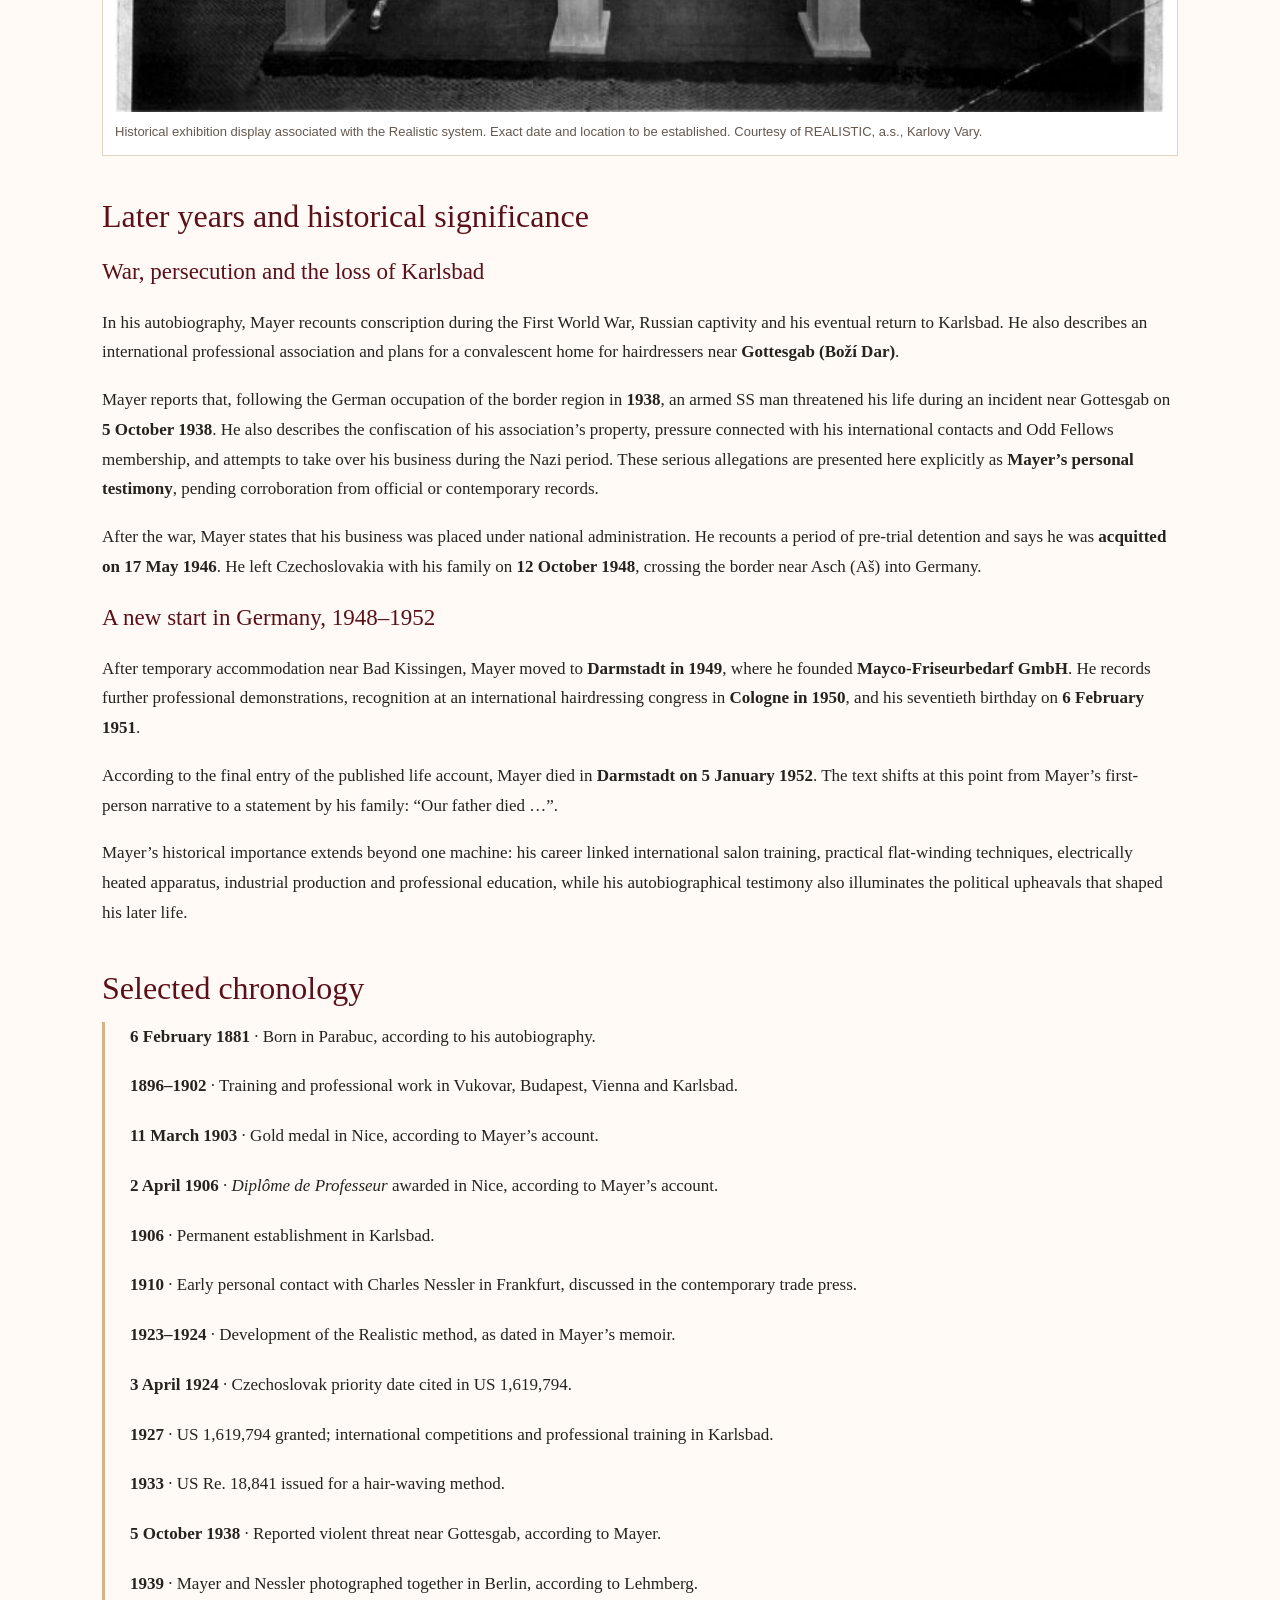
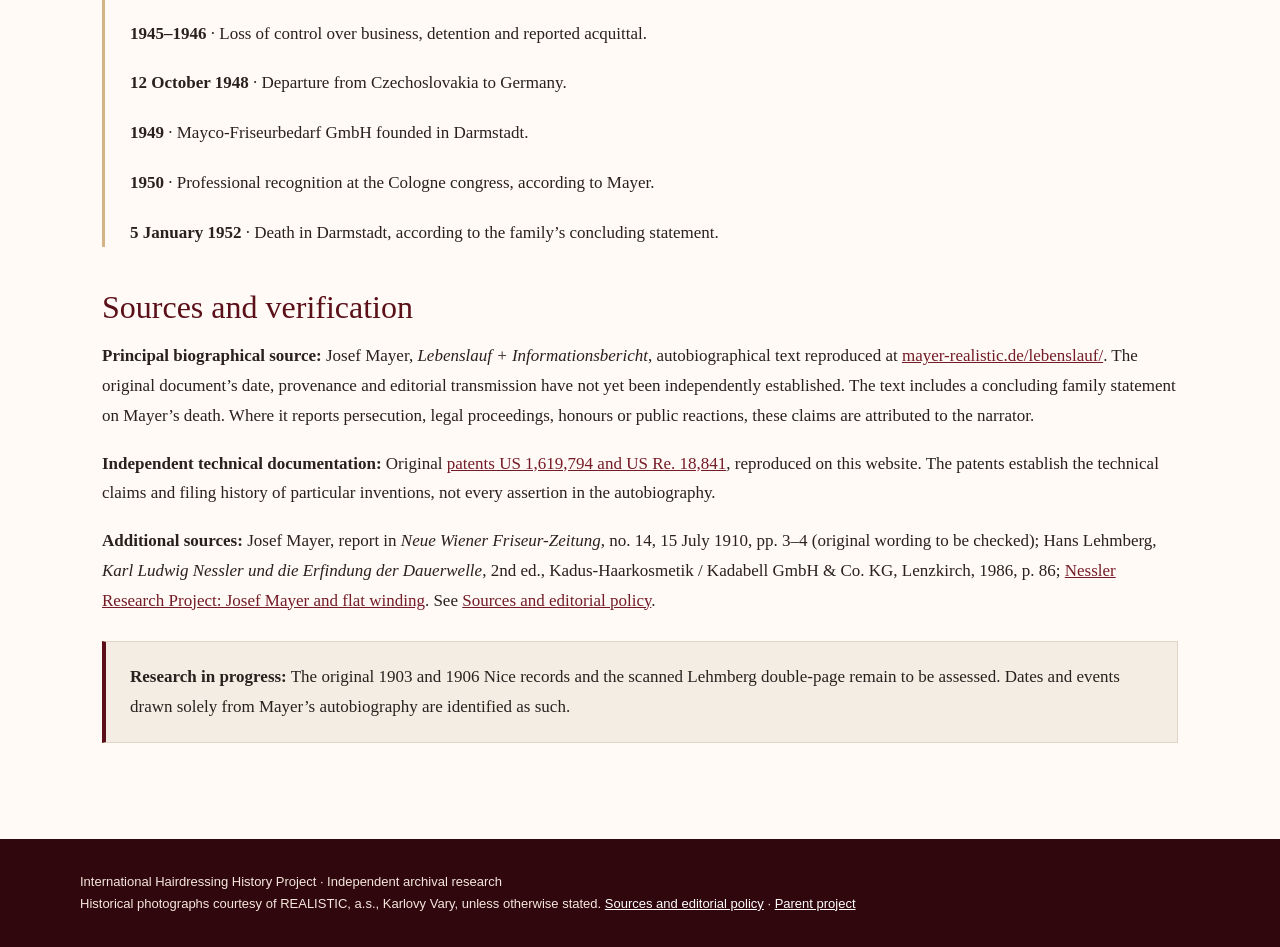
==== commit 0d403141: "Add files via upload" ====
--- a/biography.html
+++ b/biography.html
@@ -1,6 +1,6 @@
 <!DOCTYPE html>
 
-<html lang="en"><head><meta charset="utf-8"/><meta content="width=device-width,initial-scale=1" name="viewport"/><title>Josef Mayer | Biography, Nice, Karlsbad and Flat Winding</title><meta content="Source-based biography of Josef Mayer (1881–1952): Nice awards, Karlsbad, Realistic flat winding, wartime experiences, 1948 flight and Mayco in Darmstadt." name="description"/><meta content="index,follow" name="robots"/><link href="https://mayer.hairdressing-history.org/biography.html" rel="canonical"/><link href="assets/site.css" rel="stylesheet"/></head><body><header class="mast"><div class="brand"><div><a href="index.html">INTERNATIONAL HAIRDRESSING HISTORY PROJECT</a><small>Independent archival research · Josef Mayer collection</small></div><a href="https://hairdressing-history.org/">Main project</a></div></header><nav aria-label="Main navigation"><div class="inner"><a href="index.html">Home</a><a aria-current="page" href="biography.html">Biography</a><a href="flat-winding.html">Flat winding</a><a href="mayer-realistic.html">Mayer Realistic</a><a href="nessler-and-mayer.html">Nessler &amp; Mayer</a><a href="patents.html">Patents</a><a href="documents.html">Documents</a><a href="sources.html">Sources</a></div></nav><section class="hero"><div class="wrap"><span class="eyebrow">The Josef Mayer Research Project</span><h1>Life and career</h1><p>From the Batschka region to Karlsbad and the international hairdressing trade.</p></div></section><main><div class="wrap">
+<html lang="en"><head><meta charset="utf-8"/><meta content="width=device-width,initial-scale=1" name="viewport"/><title>Josef Mayer Biography | Karlsbad &amp; Permanent-Wave Pioneer</title><meta content="Discover Josef Mayer’s life, his Nice awards, work in Karlsbad, Mayer Realistic, flat-winding innovation and later career through historical sources." name="description"/><meta content="index,follow" name="robots"/><link href="https://mayer.hairdressing-history.org/biography.html" rel="canonical"/><link href="assets/site.css" rel="stylesheet"/></head><body><header class="mast"><div class="brand"><div><a href="index.html">INTERNATIONAL HAIRDRESSING HISTORY PROJECT</a><small>Independent archival research · Josef Mayer collection</small></div><a href="https://hairdressing-history.org/">Main project</a></div></header><nav aria-label="Main navigation"><div class="inner"><a href="index.html">Home</a><a aria-current="page" href="biography.html">Biography</a><a href="flat-winding.html">Flat winding</a><a href="mayer-realistic.html">Mayer Realistic</a><a href="nessler-and-mayer.html">Nessler &amp; Mayer</a><a href="patents.html">Patents</a><a href="documents.html">Documents</a><a href="sources.html">Sources</a></div></nav><section class="hero"><div class="wrap"><span class="eyebrow">The Josef Mayer Research Project</span><h1>Life and career</h1><p>From the Batschka region to Karlsbad and the international hairdressing trade.</p></div></section><main><div class="wrap">
 <section class="cols"><div><p class="lead">Josef Mayer (6 February 1881 – 5 January 1952) was a European hairdresser, inventor and entrepreneur. His own autobiographical “Lebenslauf + Informationsbericht” traces his career from Parabuc and Vukovar through Budapest, Vienna, Nice and Karlsbad to the international Mayer Realistic system, and describes the loss of his business and his post-war restart in Germany.</p><p><strong>Source perspective:</strong> Much of the detailed chronology below is based on Mayer’s first-person autobiographical account, reproduced at <a href="https://www.mayer-realistic.de/lebenslauf/">mayer-realistic.de/lebenslauf</a>. It is valuable testimony, but descriptions of motives, political events, awards and personal experiences are attributed to Mayer rather than treated as independently verified facts.</p></div><figure class="portrait"><img alt="Historical portrait attributed to Josef Mayer" loading="lazy" src="assets/images/josef-mayer-portrait.jpg"/><figcaption>Portrait attributed to Josef Mayer. Original date and publication not yet established. Image courtesy of REALISTIC, a.s., Karlovy Vary.</figcaption></figure></section>
 <h2>Early life and professional training</h2><p>In his autobiographical account, Mayer states that he was born on <strong>6 February 1881 in Parabuc</strong>, in the Batschka region, then part of Hungary within Austria-Hungary. He moved to <strong>Vukovar</strong> at the age of six, attended school and trained in the barbering trade; his assistant’s work book was issued on <strong>15 September 1896</strong>.</p><p>He worked in <strong>Budapest (1898–1900)</strong>, where he attended a vocational school and won a first prize in iron waving, and later in <strong>Vienna and Karlsbad (1901–1902)</strong>. Mayer credits a Karlsbad employer, Mr Mzick, with encouraging him to gain international experience.</p><h2>Nice: reported international recognition, 1903–1906</h2><p>According to Mayer’s own account, he arrived in <strong>Nice in autumn 1902</strong> and worked in the salon of Miskowsky on the Rue de la Paix. On <strong>11 March 1903</strong> he won a gold medal (<em>médaille d’or</em>) in a final hairdressing competition, which he describes as a distinction awarded to him as the only foreign participant. He spent the summer of 1903 in <strong>Paris and London</strong> and later returned to Nice for seasonal salon work and teaching.</p><p>Mayer specifically records that the professional hairdressing school in Nice awarded him a <strong><em>Diplôme de Professeur</em> on 2 April 1906</strong> in recognition of his teaching activity. These details are therefore <em>documented in his autobiography</em>; the original competition register and diploma have not yet been recovered for independent comparison.</p><div class="note"><strong>Document distinction:</strong> The French-language <em>Réalistic</em> training certificates on the <a href="mayer-realistic.html">Mayer Realistic page</a> concern later qualifications in his permanent-wave system. They are not Mayer’s personal 1906 diploma from Nice.</div><h2>Frankfurt: contact with Charles Nessler, 1910</h2><p>Mayer's relationship with Charles Nessler belongs to the early international circulation of permanent-wave techniques. A report attributed to Mayer in the <em>Neue Wiener Friseur-Zeitung</em> of <strong>15 July 1910</strong> describes professional contact in Frankfurt am Main. This encounter is treated in the research project as their early personal meeting. The precise salon location and the sequence of events still need to be checked against the original article, especially because later summaries refer to different Frankfurt salons.</p><p>The relationship would later combine technical competition and personal regard. A photograph of the two men together in <strong>Berlin in 1939</strong> is discussed by Hans Lehmberg in his book on Nessler. A fuller treatment, with the original photograph and its source context, will appear on <a href="nessler-and-mayer.html">Nessler &amp; Mayer</a>.</p>
 <h2>Karlsbad: salon, factory and business</h2><p>Mayer writes that he purchased a barbering business in Karlsbad in <strong>autumn 1904</strong> and settled there permanently in <strong>1906</strong>, gradually converting his gentlemen’s salon into a ladies’ salon. Karlsbad (now Karlovy Vary) became the centre of his work as a stylist, instructor, inventor and manufacturer.</p><p>His autobiography dates the breakthrough of his <em>Realistic</em> permanent-wave system to the <strong>winter of 1923–1924</strong>, following experiments he says began in 1909. He describes extensive courses for hairdressers, international demonstrations and competitions in Karlsbad, and an international network for professional instruction. These are his own retrospective claims; original patents provide independent evidence for particular technical developments.</p><p>A surviving advertisement names <strong>Salon Josef Mayer, Alte Wiese, Karlsbad</strong> and the apparatus factory at <strong>Karlsbad-Fischern, Altrohlauerstrasse 501</strong>. Its publication date remains to be established.</p><div class="cards"><figure><img alt="Historical advertisement naming Josef Mayer’s salon and factory in Karlsbad" loading="lazy" src="assets/images/mayer-realistic-advertisement.gif"/><figcaption>Historical advertisement for Mayer’s salon and factory. Date undetermined. Image courtesy of REALISTIC, a.s., Karlovy Vary.</figcaption></figure><figure><img alt="Historical group outside premises associated with Josef Mayer" loading="lazy" src="assets/images/mayer-salon-group.jpg"/><figcaption>Historical group outside premises marked “Jos. Mayer”. Date and identifications undetermined. Image courtesy of REALISTIC, a.s., Karlovy Vary.</figcaption></figure></div><h2>From salon practice to flat-winding technology</h2><p>Retrospective accounts place Mayer's experimentation with permanent waving before the First World War and describe the winter of 1923–1924 as decisive for his flat-winding work. A firmer documentary reference is the patent priority dated <strong>3 April 1924</strong>, cited in his later US patent.</p><p><a href="patents.html#us1619794">US Patent 1,619,794</a>, filed on <strong>19 March 1925</strong> and granted on <strong>1 March 1927</strong>, describes a permanent-hair-waving appliance with hinged electrical heating elements. <a href="patents.html#re18841">US Reissue Patent 18,841</a>, granted in <strong>1933</strong>, concerns a hair-waving method and follows a different patent lineage. The patents are available as complete original-page reproductions on this website.</p><div class="grid two"><figure><img alt="Historical Realistic permanent-wave heating apparatus" loading="lazy" src="assets/images/realistic-heating-apparatus.jpg"/><figcaption>Historical Realistic heating equipment; exact model and date require identification. Courtesy of REALISTIC, a.s., Karlovy Vary.</figcaption></figure><figure><img alt="Complete historical Realistic permanent-wave apparatus" loading="lazy" src="assets/images/realistic-machine-full.jpg"/><figcaption>Surviving illustration of a Realistic apparatus. Its precise relationship to individual patent claims requires further comparison. Courtesy of REALISTIC, a.s., Karlovy Vary.</figcaption></figure></div>
